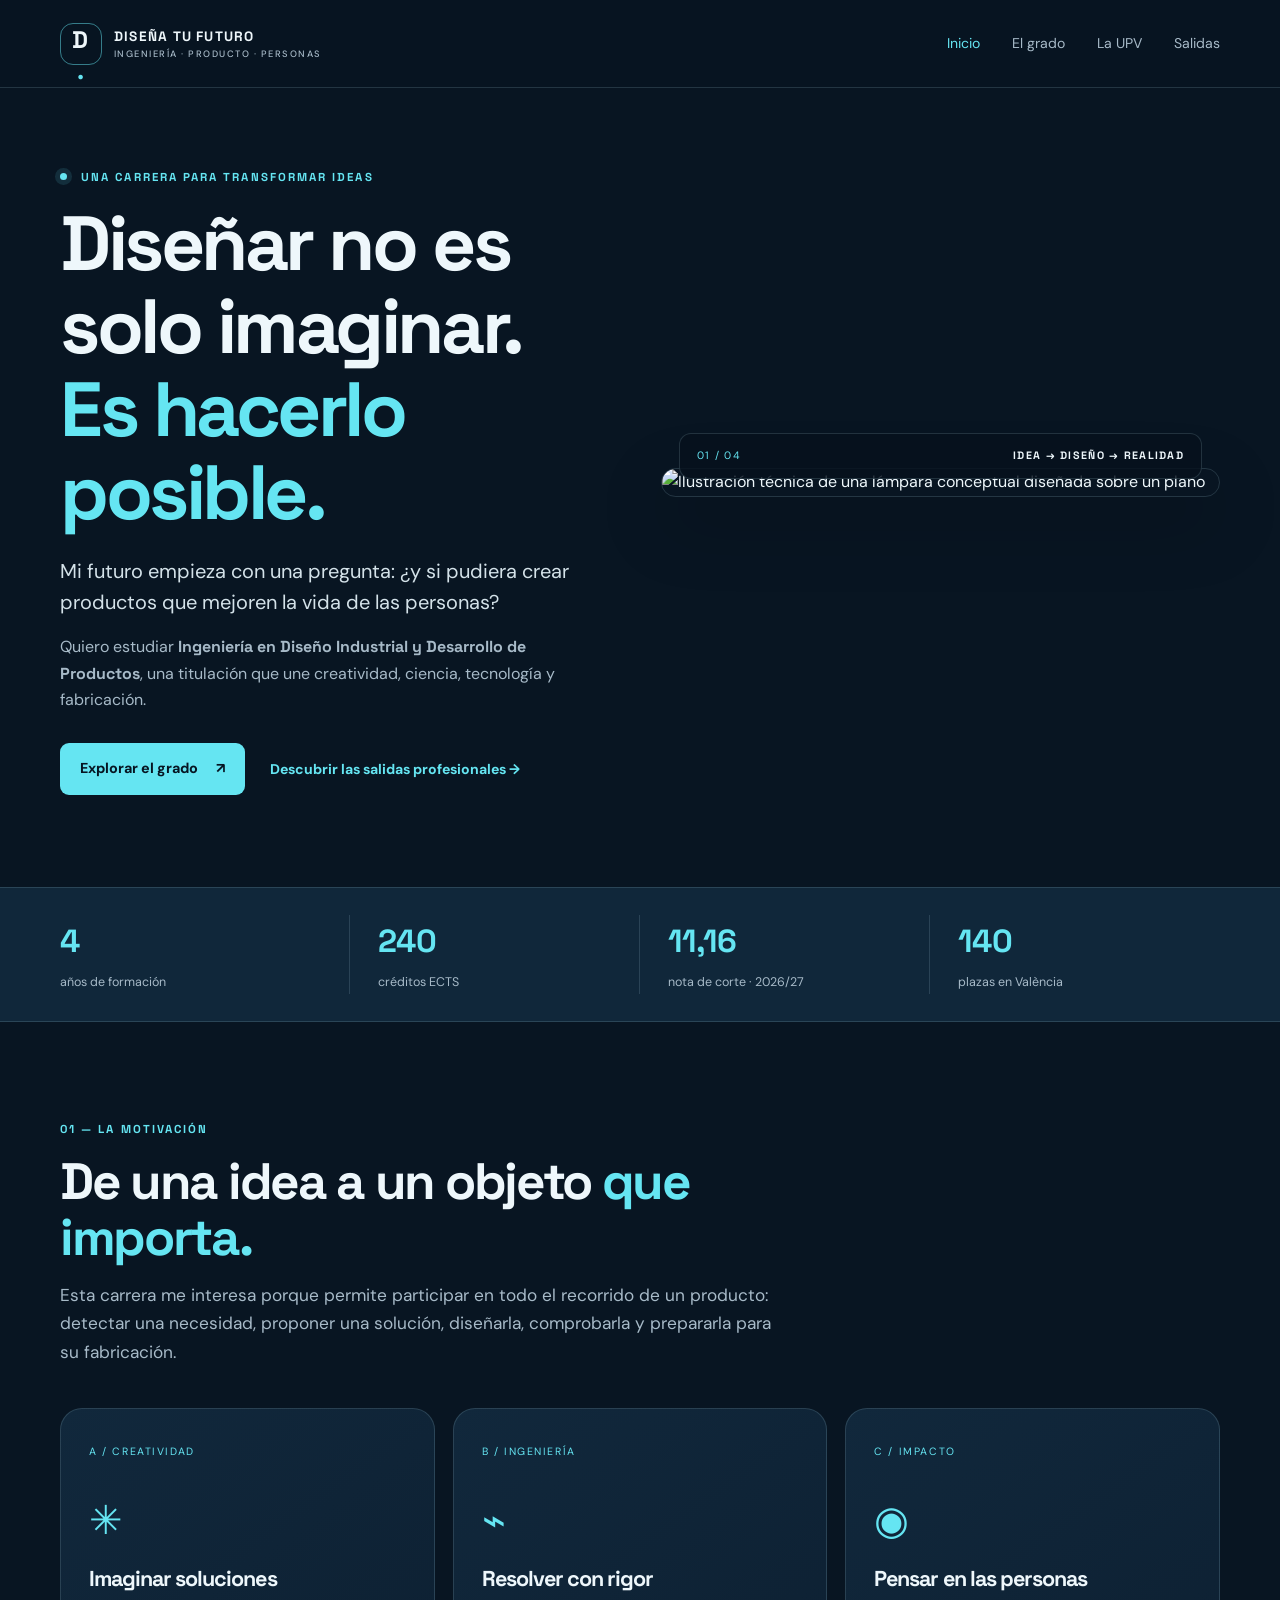
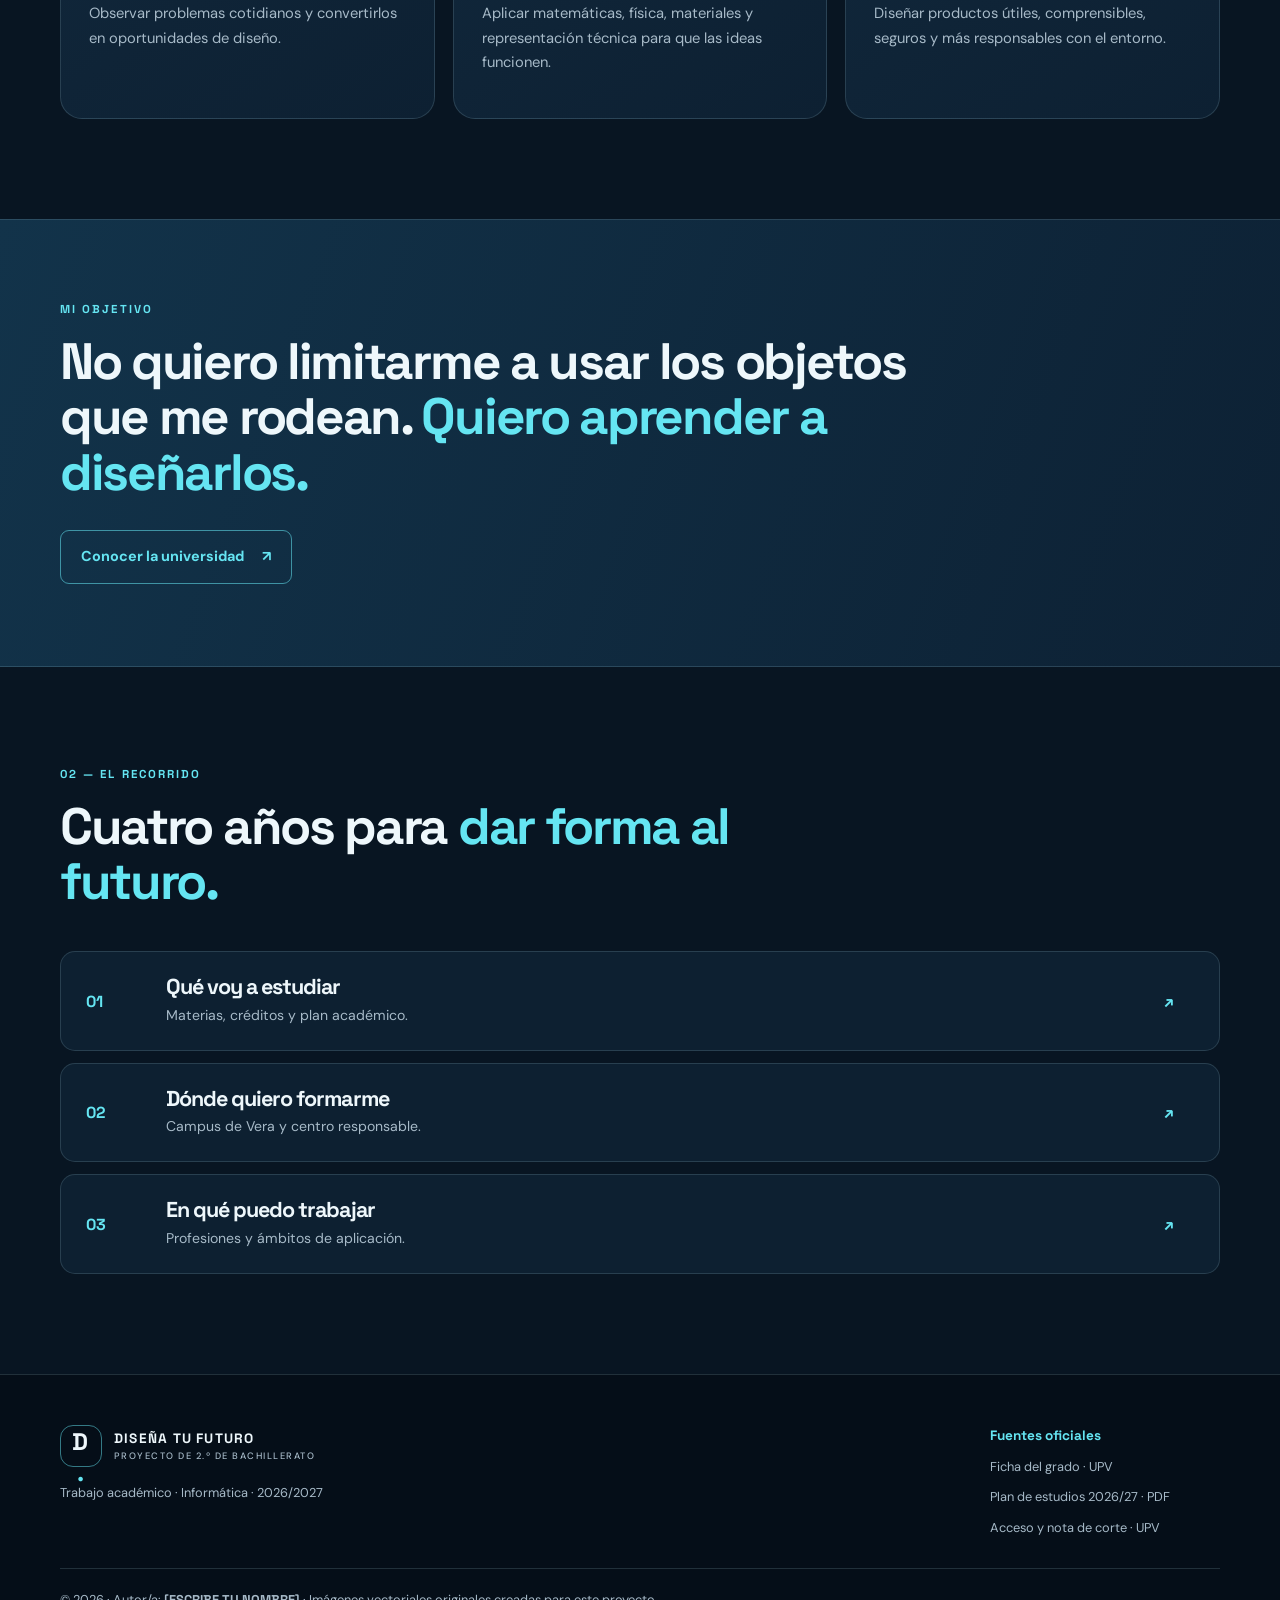
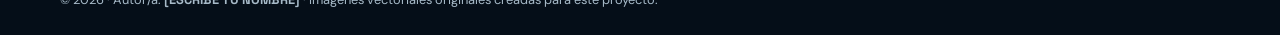
==== index.html @ 5c31ac6c "Add files via upload" ====
<!doctype html>
<html lang="es">
<head>
  <meta charset="utf-8">
  <meta name="viewport" content="width=device-width, initial-scale=1">
  <meta name="theme-color" content="#081522">
  <meta name="description" content="Proyecto académico sobre el Grado en Ingeniería en Diseño Industrial y Desarrollo de Productos de la UPV.">
  <title>Inicio | Diseña tu futuro</title>
  <link rel="preconnect" href="https://fonts.googleapis.com">
  <link rel="preconnect" href="https://fonts.gstatic.com" crossorigin>
  <link href="https://fonts.googleapis.com/css2?family=DM+Sans:wght@400;500;600;700&family=Space+Grotesk:wght@400;500;600;700&display=swap" rel="stylesheet">
  <link rel="stylesheet" href="style.css">
  <script src="script.js" defer></script>
</head>
<body>
<a class="skip-link" href="#contenido">Saltar al contenido</a>
<header class="site-header"><a class="brand" href="index.html" aria-label="Diseña tu futuro, inicio"><span class="brand-mark">D<span>.</span></span><span>DISEÑA TU FUTURO<small>INGENIERÍA · PRODUCTO · PERSONAS</small></span></a>
<button class="menu-toggle" aria-label="Abrir menú" aria-expanded="false" aria-controls="main-nav">☰</button>
<nav id="main-nav" class="nav-links" aria-label="Navegación principal">
<a href="index.html">Inicio</a><a href="estudios.html">El grado</a><a href="centro.html">La UPV</a><a href="salidas.html">Salidas</a>
</nav></header>
<main id="contenido">
<section class="hero container">
 <div class="hero-copy"><p class="eyebrow"><span class="pulse"></span> UNA CARRERA PARA TRANSFORMAR IDEAS</p>
  <h1>Diseñar no es solo imaginar.<br><em>Es hacerlo posible.</em></h1>
  <p class="lead">Mi futuro empieza con una pregunta: ¿y si pudiera crear productos que mejoren la vida de las personas?</p>
  <p>Quiero estudiar <strong>Ingeniería en Diseño Industrial y Desarrollo de Productos</strong>, una titulación que une creatividad, ciencia, tecnología y fabricación.</p>
  <div class="hero-actions"><a class="button button-primary" href="estudios.html">Explorar el grado <span>↗</span></a><a class="text-link" href="salidas.html">Descubrir las salidas profesionales →</a></div>
 </div>
 <div class="hero-visual"><img src="img/portada.svg" alt="Ilustración técnica de una lámpara conceptual diseñada sobre un plano"><div class="visual-tag"><span>01 / 04</span><strong>IDEA → DISEÑO → REALIDAD</strong></div></div>
</section>
<section class="stats-band"><div class="container stats-grid"><div><strong>4</strong><span>años de formación</span></div><div><strong>240</strong><span>créditos ECTS</span></div><div><strong>11,16</strong><span>nota de corte · 2026/27</span></div><div><strong>140</strong><span>plazas en València</span></div></div></section>
<section class="section container"><div class="section-heading"><p class="eyebrow">01 — LA MOTIVACIÓN</p><h2>De una idea a un objeto <em>que importa.</em></h2><p class="section-intro">Esta carrera me interesa porque permite participar en todo el recorrido de un producto: detectar una necesidad, proponer una solución, diseñarla, comprobarla y prepararla para su fabricación.</p></div>
 <div class="feature-grid"><article class="feature-card"><span class="card-index">A / CREATIVIDAD</span><div class="feature-icon">✳</div><h3>Imaginar soluciones</h3><p>Observar problemas cotidianos y convertirlos en oportunidades de diseño.</p></article><article class="feature-card"><span class="card-index">B / INGENIERÍA</span><div class="feature-icon">⌁</div><h3>Resolver con rigor</h3><p>Aplicar matemáticas, física, materiales y representación técnica para que las ideas funcionen.</p></article><article class="feature-card"><span class="card-index">C / IMPACTO</span><div class="feature-icon">◉</div><h3>Pensar en las personas</h3><p>Diseñar productos útiles, comprensibles, seguros y más responsables con el entorno.</p></article></div>
</section>
<section class="quote-section"><div class="container quote-inner"><p class="eyebrow">MI OBJETIVO</p><h2>No quiero limitarme a usar los objetos que me rodean. <em>Quiero aprender a diseñarlos.</em></h2><a class="button button-outline" href="centro.html">Conocer la universidad <span>↗</span></a></div></section>
<section class="section container"><div class="section-heading"><p class="eyebrow">02 — EL RECORRIDO</p><h2>Cuatro años para <em>dar forma al futuro.</em></h2></div><div class="path-grid"><a href="estudios.html" class="path-card"><span>01</span><div><h3>Qué voy a estudiar</h3><p>Materias, créditos y plan académico.</p></div><b>↗</b></a><a href="centro.html" class="path-card"><span>02</span><div><h3>Dónde quiero formarme</h3><p>Campus de Vera y centro responsable.</p></div><b>↗</b></a><a href="salidas.html" class="path-card"><span>03</span><div><h3>En qué puedo trabajar</h3><p>Profesiones y ámbitos de aplicación.</p></div><b>↗</b></a></div></section>
</main><footer class="site-footer"><div><a class="brand footer-brand" href="index.html"><span class="brand-mark">D<span>.</span></span><span>DISEÑA TU FUTURO<small>PROYECTO DE 2.º DE BACHILLERATO</small></span></a><p>Trabajo académico · Informática · 2026/2027</p></div><div class="footer-links"><strong>Fuentes oficiales</strong><a href="https://www.upv.es/titulaciones/GIDIDP/" target="_blank" rel="noopener">Ficha del grado · UPV</a><a href="https://www.upv.es/entidades/etsiadi/wp-content/uploads/2026/05/142-GIDIDP.pdf" target="_blank" rel="noopener">Plan de estudios 2026/27 · PDF</a><a href="https://www.upv.es/entidades/etsit/acceso-a-la-universidad/" target="_blank" rel="noopener">Acceso y nota de corte · UPV</a></div><p class="copyright">© <span data-year>2026</span> · Autor/a: <strong>[ESCRIBE TU NOMBRE]</strong> · Imágenes vectoriales originales creadas para este proyecto.</p></footer>
</body></html>
---- style.css ----
:root{--bg:#081522;--panel:#102337;--panel2:#132b40;--ink:#eef7fb;--muted:#a7bac8;--cyan:#65e5f2;--cyan2:#16b9d0;--line:rgba(180,220,235,.16);--white:#f4f8fa;--dark:#081522;--radius:22px;--shadow:0 24px 70px rgba(0,0,0,.24)}
*{box-sizing:border-box}html{scroll-behavior:smooth}body{margin:0;background:var(--bg);color:var(--ink);font-family:"DM Sans",Arial,sans-serif;line-height:1.65}a{color:inherit;text-decoration:none}img{display:block;max-width:100%}p{color:var(--muted);margin:0 0 1rem}h1,h2,h3,strong{font-family:"Space Grotesk","DM Sans",sans-serif}h1,h2,h3{line-height:1.08;letter-spacing:-.045em}h1{font-size:clamp(3rem,6vw,5.8rem);margin:.4rem 0 1.4rem}h2{font-size:clamp(2.1rem,4vw,3.6rem);margin:.45rem 0 1rem}h3{font-size:1.35rem;margin:.4rem 0 .7rem}em{font-style:normal;color:var(--cyan)}.container{width:min(1160px,calc(100% - 48px));margin-inline:auto}.skip-link{position:absolute;left:-999px;top:10px;background:var(--cyan);color:var(--dark);padding:10px;z-index:100}.skip-link:focus{left:10px}
.site-header{height:88px;padding:0 max(24px,calc((100% - 1160px)/2));display:flex;align-items:center;justify-content:space-between;border-bottom:1px solid var(--line);background:rgba(8,21,34,.92);backdrop-filter:blur(18px);position:sticky;top:0;z-index:20}.brand{display:flex;align-items:center;gap:12px;font:700 .85rem "Space Grotesk";letter-spacing:.09em}.brand small{display:block;font:500 .58rem "DM Sans";letter-spacing:.16em;color:var(--muted);margin-top:3px}.brand-mark{width:42px;height:42px;border:1px solid rgba(101,229,242,.5);display:grid;place-items:center;border-radius:13px;font:700 1.5rem "Space Grotesk";color:var(--ink)}.brand-mark span{color:var(--cyan)}.nav-links{display:flex;align-items:center;gap:32px}.nav-links a{font-size:.88rem;color:var(--muted);transition:.2s}.nav-links a:hover,.nav-links a.active{color:var(--cyan)}.menu-toggle{display:none;background:none;color:var(--ink);border:1px solid var(--line);border-radius:10px;padding:8px 12px;font-size:1.2rem}
.hero{display:grid;grid-template-columns:1fr 1.03fr;align-items:center;gap:58px;padding-block:82px 92px;min-height:610px}.eyebrow{font:700 .72rem "Space Grotesk";letter-spacing:.18em;color:var(--cyan);text-transform:uppercase;margin:0 0 18px}.pulse{display:inline-block;width:7px;height:7px;background:var(--cyan);border-radius:50%;margin:0 9px 1px 0;box-shadow:0 0 0 5px rgba(101,229,242,.12)}.lead{font-size:1.25rem;line-height:1.55;color:#d4e2e9;max-width:620px}.hero-copy>p:not(.eyebrow):not(.lead){max-width:550px}.hero-visual{position:relative}.hero-visual img,.page-hero img{width:100%;border-radius:var(--radius);box-shadow:var(--shadow);border:1px solid var(--line)}.visual-tag{position:absolute;bottom:18px;left:18px;right:18px;display:flex;justify-content:space-between;background:rgba(7,17,29,.83);padding:13px 17px;border:1px solid var(--line);border-radius:12px;font-size:.67rem;letter-spacing:.12em}.visual-tag span{color:var(--cyan)}.hero-actions{display:flex;align-items:center;gap:25px;flex-wrap:wrap;margin-top:30px}.button{display:inline-flex;align-items:center;justify-content:center;gap:18px;padding:14px 20px;border-radius:9px;font-weight:700;font-size:.9rem;transition:transform .2s,background .2s}.button:hover{transform:translateY(-3px)}.button-primary{background:var(--cyan);color:#061522}.button-primary:hover{background:#a0f5fb}.button-outline{border:1px solid rgba(101,229,242,.55);color:var(--cyan)}.text-link{font-size:.88rem;font-weight:700;color:var(--cyan)}.stats-band{background:#10273a;border-block:1px solid var(--line)}.stats-grid{display:grid;grid-template-columns:repeat(4,1fr);padding-block:27px}.stats-grid div{padding:0 28px;border-right:1px solid var(--line)}.stats-grid div:first-child{padding-left:0}.stats-grid div:last-child{border:0}.stats-grid strong{display:block;font-size:2rem;color:var(--cyan)}.stats-grid span{font-size:.78rem;color:var(--muted)}
.section{padding-block:100px}.section-heading{max-width:760px;margin-bottom:42px}.section-intro{font-size:1.08rem;max-width:720px}.feature-grid{display:grid;grid-template-columns:repeat(3,1fr);gap:18px}.feature-card,.career-card{background:linear-gradient(145deg,#11283c,#0d2032);border:1px solid var(--line);border-radius:var(--radius);padding:28px;min-height:240px;transition:transform .25s,border-color .25s}.feature-card:hover,.career-card:hover{transform:translateY(-5px);border-color:rgba(101,229,242,.5)}.card-index{font-size:.66rem;letter-spacing:.15em;color:var(--cyan)}.feature-icon{font-size:2.5rem;color:var(--cyan);margin:23px 0 14px}.feature-card p,.career-card p{font-size:.92rem}.quote-section{background:linear-gradient(110deg,#12334a,#0d2134);border-block:1px solid var(--line)}.quote-inner{padding-block:82px}.quote-inner h2{max-width:900px;margin-bottom:30px}.path-grid{display:grid;gap:12px}.path-card{display:grid;grid-template-columns:60px 1fr 30px;align-items:center;gap:20px;padding:23px 25px;border:1px solid var(--line);border-radius:15px;background:#0d2031;transition:.2s}.path-card:hover{border-color:var(--cyan);transform:translateX(4px)}.path-card>span,.path-card>b{color:var(--cyan);font:700 1rem "Space Grotesk"}.path-card h3{margin:0 0 5px}.path-card p{margin:0;font-size:.88rem}
.page-hero{display:grid;grid-template-columns:1fr .92fr;gap:60px;align-items:center;padding-block:78px 65px}.page-hero h1{font-size:clamp(2.8rem,5.5vw,5rem)}.page-hero img{max-height:390px;object-fit:cover}.section-muted{background:#0c1d2c;border-block:1px solid var(--line)}.credit-layout{display:grid;grid-template-columns:.75fr 1.25fr;gap:35px;background:#10263a;padding:35px;border:1px solid var(--line);border-radius:var(--radius)}.credit-total{background:#0a1928;border-radius:16px;padding:28px;display:flex;flex-direction:column;justify-content:center}.credit-total strong{font-size:5rem;line-height:1;color:var(--cyan)}.credit-total span{font-size:.7rem;letter-spacing:.18em;color:var(--muted);margin-top:12px}.credit-total p{margin:20px 0 0}.credit-list{display:grid;gap:22px;align-content:center}.credit-list div{display:grid;grid-template-columns:1fr auto;gap:8px;font-size:.9rem}.credit-list b{color:var(--cyan)}.credit-list i{grid-column:1/-1;height:7px;border-radius:20px;background:linear-gradient(90deg,var(--cyan2) var(--w),#284357 var(--w))}.small-note{font-size:.78rem;margin-top:17px;color:#90a8b8}.table-wrap{overflow-x:auto;border:1px solid var(--line);border-radius:16px}table{width:100%;border-collapse:collapse;min-width:620px;background:#0d2031}th,td{text-align:left;padding:17px 20px;border-bottom:1px solid var(--line)}th{font-size:.72rem;text-transform:uppercase;letter-spacing:.12em;color:var(--cyan);background:#132b40}td{font-size:.9rem;color:#c5d4dd}tbody tr:last-child td{border:0}tbody tr:hover{background:#132b40}.steps-grid{display:grid;grid-template-columns:repeat(4,1fr);gap:15px}.steps-grid article{border-top:2px solid var(--cyan);padding:20px 15px 15px 0}.steps-grid span,.career-card>span{color:var(--cyan);font:700 .8rem "Space Grotesk"}.steps-grid p{font-size:.88rem}
.opinion-section{padding-block:70px 95px}.opinion-placeholder{border:1px dashed rgba(101,229,242,.55);background:rgba(101,229,242,.05);padding:24px;border-radius:14px}.opinion-placeholder strong{color:#a5f3fc}.opinion-placeholder p{margin:10px 0 0}
.campus-facts{display:grid;grid-template-columns:repeat(3,1fr);gap:14px}.fact{display:flex;gap:15px;padding:22px;background:#10263a;border:1px solid var(--line);border-radius:15px}.fact-icon{font-size:1.8rem;color:var(--cyan)}.fact small{display:block;color:var(--cyan);font-size:.65rem;letter-spacing:.13em}.fact strong{display:block;margin:6px 0;font-size:1rem}.fact p{font-size:.8rem;margin:0}.map-panel{margin-top:25px;display:grid;grid-template-columns:1fr .85fr;gap:30px;padding:35px;border:1px solid var(--line);border-radius:var(--radius);background:#10263a;align-items:center}.map-panel p{max-width:500px}.map-art{height:230px;border-radius:14px;position:relative;overflow:hidden;background:linear-gradient(135deg,#153b4c,#0d2438);background-image:linear-gradient(30deg,transparent 48%,rgba(101,229,242,.16) 49%,rgba(101,229,242,.16) 51%,transparent 52%),linear-gradient(120deg,transparent 48%,rgba(101,229,242,.13) 49%,rgba(101,229,242,.13) 51%,transparent 52%);background-size:70px 70px}.map-art:before,.map-art:after{content:"";position:absolute;border:1px solid rgba(101,229,242,.35);border-radius:50%;width:220px;height:220px;left:20%;top:0}.map-art:after{width:130px;height:130px;left:48%;top:22%}.map-pin{position:absolute;left:50%;top:43%;color:var(--cyan);font-size:2rem;z-index:2}.map-label{position:absolute;left:calc(50% + 22px);top:49%;font-size:.7rem;letter-spacing:.12em}.career-grid{display:grid;grid-template-columns:repeat(3,1fr);gap:16px}.career-card{min-height:205px}.career-card h3{margin-top:22px}.cutoff-panel{display:grid;grid-template-columns:.65fr 1.35fr;gap:35px;background:#10263a;border:1px solid var(--line);border-radius:var(--radius);padding:35px}.cutoff-number{background:#0a1928;border-radius:16px;padding:27px;display:flex;flex-direction:column;justify-content:center}.cutoff-number span,.cutoff-number small{font-size:.68rem;letter-spacing:.14em;color:var(--muted)}.cutoff-number strong{font-size:5rem;color:var(--cyan);line-height:1.2}.cutoff-info h3{font-size:1.6rem}.cutoff-info p{font-size:.93rem}.notice{margin-top:18px;padding:16px 20px;background:rgba(245,190,90,.08);border-left:3px solid #f1c477;color:#d7c6a5;font-size:.88rem}.source-list{border-top:1px solid var(--line)}.source-list>a{display:grid;grid-template-columns:55px 1fr 30px;gap:20px;align-items:center;padding:20px 10px;border-bottom:1px solid var(--line);transition:.2s}.source-list>a:hover{background:#10263a}.source-list>a>span,.source-list>a>b{color:var(--cyan)}.source-list strong,.source-list small{display:block}.source-list small{font-size:.82rem;color:var(--muted);margin-top:4px}
.site-footer{padding:50px max(24px,calc((100% - 1160px)/2)) 25px;background:#050e18;border-top:1px solid var(--line);display:grid;grid-template-columns:1fr 1fr;gap:30px}.footer-brand{width:max-content}.site-footer p{font-size:.8rem;margin-top:15px}.footer-links{display:grid;gap:9px;justify-self:end;min-width:230px}.footer-links strong{font-size:.85rem;color:var(--cyan)}.footer-links a{font-size:.8rem;color:var(--muted)}.footer-links a:hover{color:var(--cyan)}.copyright{grid-column:1/-1;border-top:1px solid var(--line);padding-top:20px;margin:0!important}
@media(max-width:850px){.hero,.page-hero{grid-template-columns:1fr;gap:35px;padding-block:55px}.hero{min-height:0}.hero-visual{max-width:650px}.page-hero img{max-height:330px}.feature-grid,.career-grid{grid-template-columns:repeat(2,1fr)}.steps-grid{grid-template-columns:repeat(2,1fr)}.campus-facts{grid-template-columns:1fr}.credit-layout,.cutoff-panel{grid-template-columns:1fr}.site-header{height:76px}.menu-toggle{display:block}.nav-links{display:none;position:absolute;top:75px;left:0;right:0;padding:18px 24px 24px;background:#081522;border-bottom:1px solid var(--line);flex-direction:column;align-items:flex-start;gap:18px}.nav-links.open{display:flex}.stats-grid div{padding-inline:16px}.stats-grid strong{font-size:1.6rem}}
@media(max-width:560px){.container{width:min(100% - 34px,1160px)}h1{font-size:3rem}.section{padding-block:70px}.feature-grid,.career-grid,.steps-grid{grid-template-columns:1fr}.stats-grid{grid-template-columns:repeat(2,1fr);gap:20px}.stats-grid div:nth-child(2){border:0}.stats-grid div:nth-child(3){padding-left:0}.stats-grid div{padding-inline:12px}.hero-actions{align-items:flex-start;flex-direction:column;gap:17px}.path-card{grid-template-columns:35px 1fr 20px;padding:18px 15px}.map-panel{grid-template-columns:1fr;padding:23px}.site-footer{grid-template-columns:1fr;padding-inline:24px}.footer-links{justify-self:start}.copyright{grid-column:auto}.credit-layout,.cutoff-panel{padding:18px}.credit-total strong,.cutoff-number strong{font-size:4rem}.visual-tag{font-size:.55rem}.page-hero{padding-top:48px}}
@media(prefers-reduced-motion:reduce){html{scroll-behavior:auto}*,*:before,*:after{transition:none!important}}

.credit-list .bar-25{--w:25%}.credit-list .bar-50{--w:50%}.credit-list .bar-20{--w:20%}.credit-list .bar-5{--w:5%}
.skill-list{margin:22px 0 0;padding:0;list-style:none;display:grid;gap:12px;max-width:780px}
.skill-list li{padding:15px 18px 15px 42px;background:#10263a;border:1px solid var(--line);border-radius:12px;color:var(--muted);position:relative}
.skill-list li:before{content:"↗";position:absolute;left:17px;color:var(--cyan);font-weight:700}
.skill-list strong{color:var(--ink)}
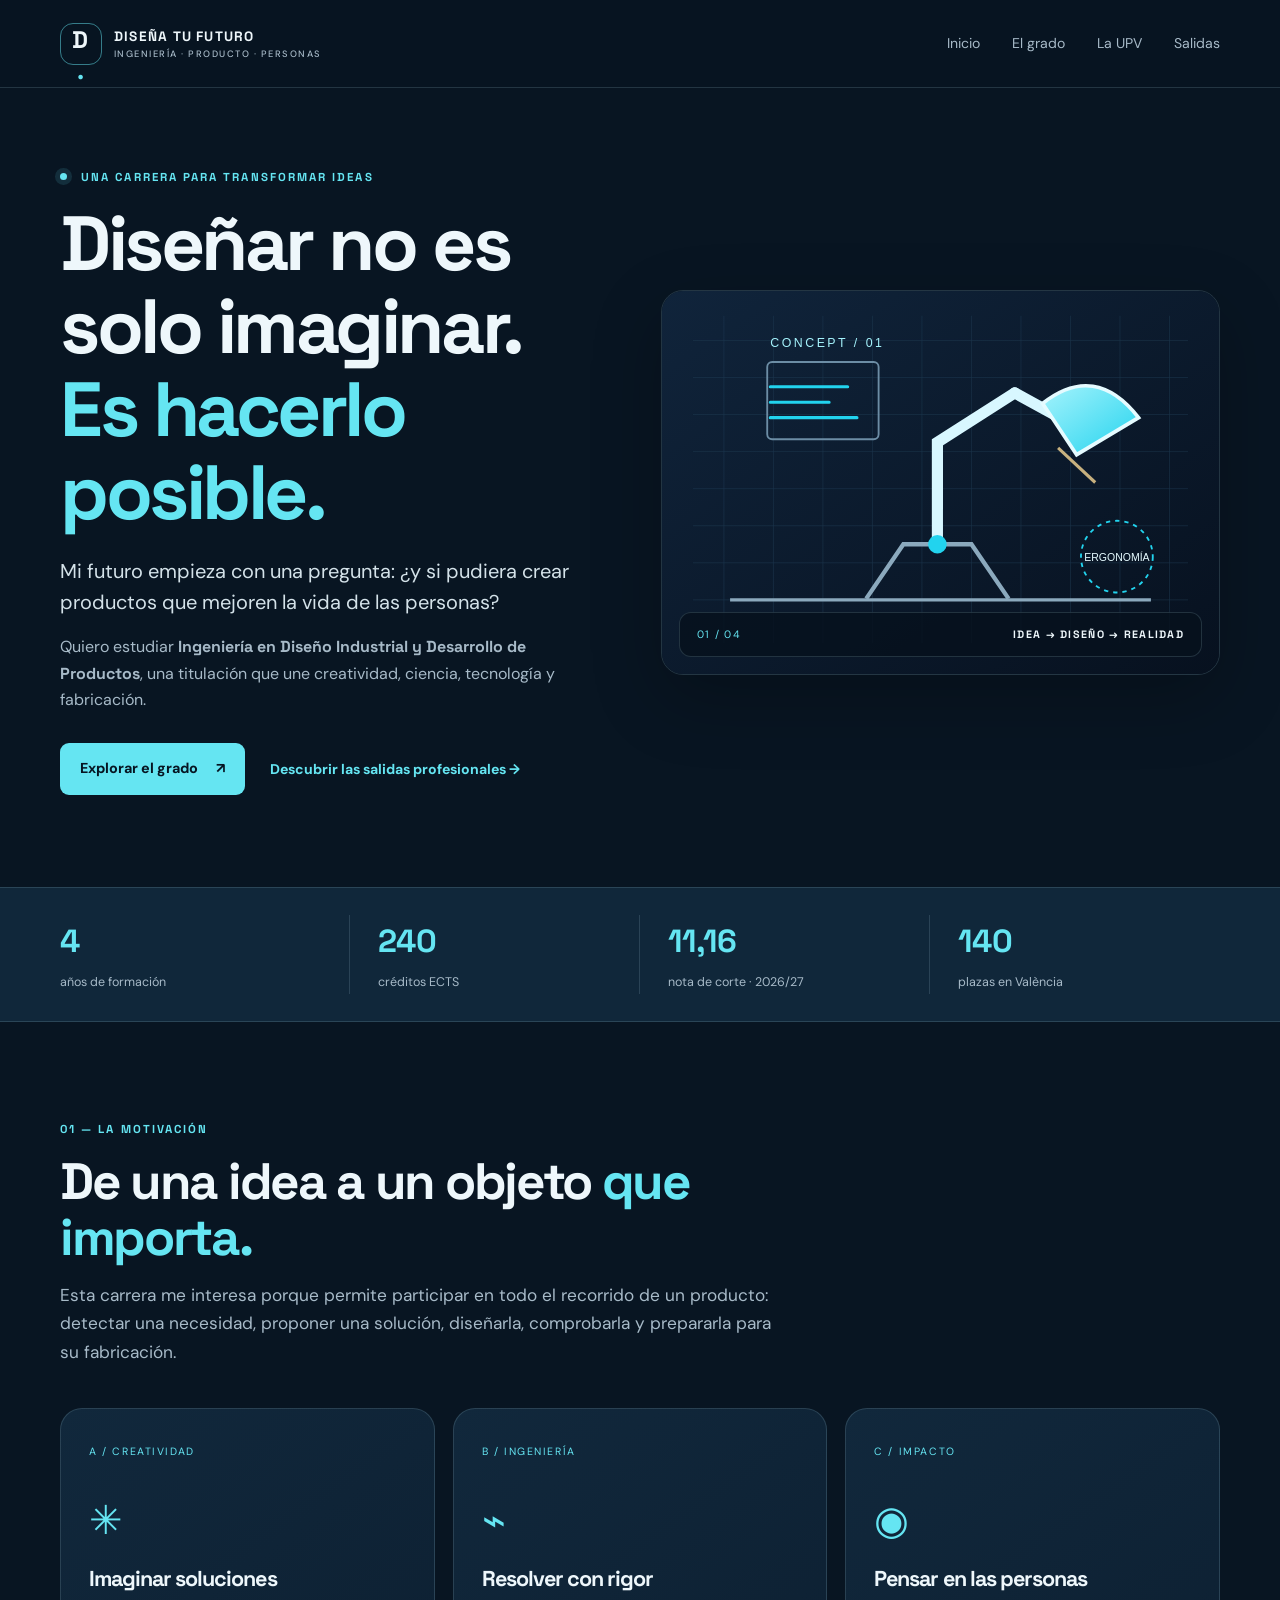
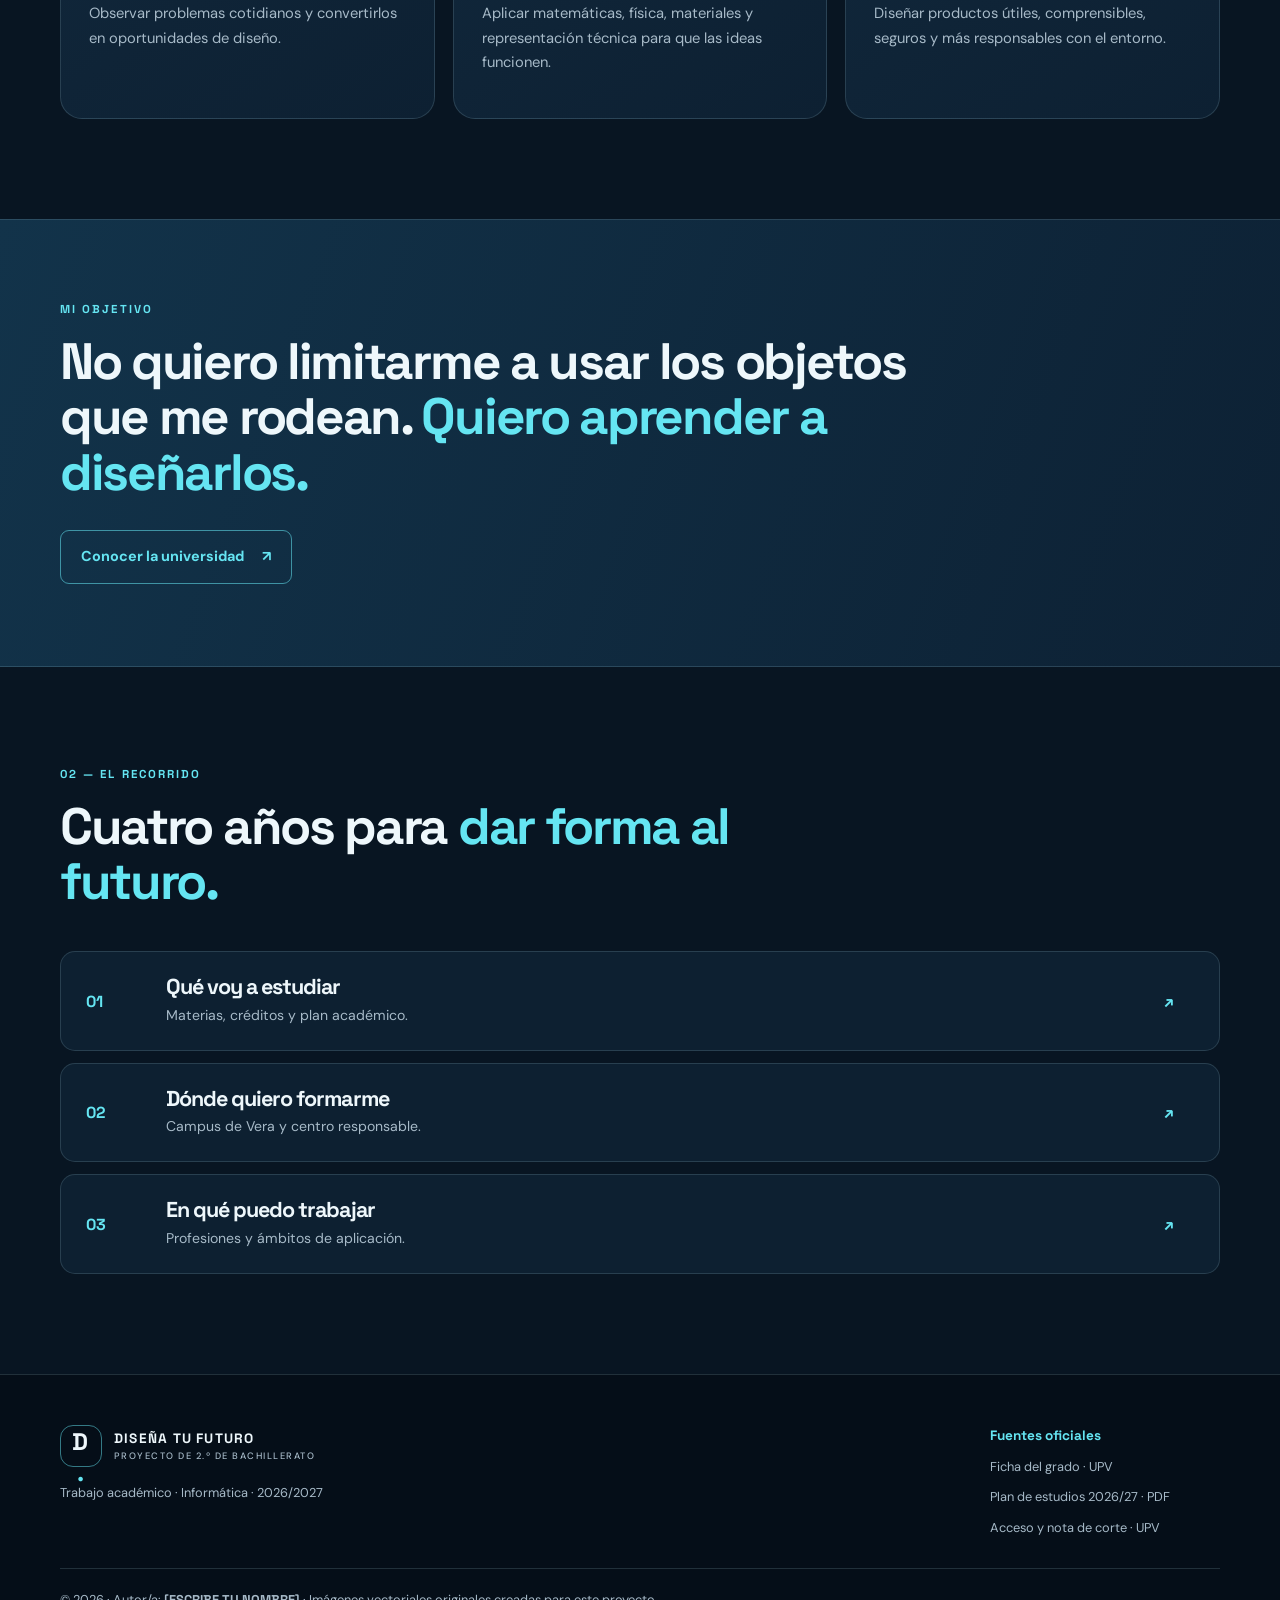
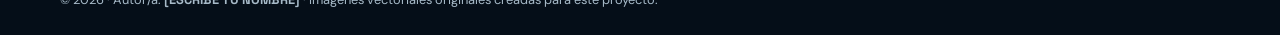
==== commit a13a5815: "Add files via upload" ====
--- a/index.html
+++ b/index.html
@@ -10,12 +10,12 @@
   <link rel="preconnect" href="https://fonts.gstatic.com" crossorigin>
   <link href="https://fonts.googleapis.com/css2?family=DM+Sans:wght@400;500;600;700&family=Space+Grotesk:wght@400;500;600;700&display=swap" rel="stylesheet">
   <link rel="stylesheet" href="style.css">
-  <script src="script.js" defer></script>
 </head>
 <body>
 <a class="skip-link" href="#contenido">Saltar al contenido</a>
 <header class="site-header"><a class="brand" href="index.html" aria-label="Diseña tu futuro, inicio"><span class="brand-mark">D<span>.</span></span><span>DISEÑA TU FUTURO<small>INGENIERÍA · PRODUCTO · PERSONAS</small></span></a>
-<button class="menu-toggle" aria-label="Abrir menú" aria-expanded="false" aria-controls="main-nav">☰</button>
+<input class="menu-check" type="checkbox" id="menu-toggle" aria-label="Mostrar navegación">
+<label class="menu-toggle" for="menu-toggle" aria-label="Abrir o cerrar menú">☰</label>
 <nav id="main-nav" class="nav-links" aria-label="Navegación principal">
 <a href="index.html">Inicio</a><a href="estudios.html">El grado</a><a href="centro.html">La UPV</a><a href="salidas.html">Salidas</a>
 </nav></header>
--- a/style.css
+++ b/style.css
@@ -1,14 +1,14 @@
 
 :root{--bg:#081522;--panel:#102337;--panel2:#132b40;--ink:#eef7fb;--muted:#a7bac8;--cyan:#65e5f2;--cyan2:#16b9d0;--line:rgba(180,220,235,.16);--white:#f4f8fa;--dark:#081522;--radius:22px;--shadow:0 24px 70px rgba(0,0,0,.24)}
 *{box-sizing:border-box}html{scroll-behavior:smooth}body{margin:0;background:var(--bg);color:var(--ink);font-family:"DM Sans",Arial,sans-serif;line-height:1.65}a{color:inherit;text-decoration:none}img{display:block;max-width:100%}p{color:var(--muted);margin:0 0 1rem}h1,h2,h3,strong{font-family:"Space Grotesk","DM Sans",sans-serif}h1,h2,h3{line-height:1.08;letter-spacing:-.045em}h1{font-size:clamp(3rem,6vw,5.8rem);margin:.4rem 0 1.4rem}h2{font-size:clamp(2.1rem,4vw,3.6rem);margin:.45rem 0 1rem}h3{font-size:1.35rem;margin:.4rem 0 .7rem}em{font-style:normal;color:var(--cyan)}.container{width:min(1160px,calc(100% - 48px));margin-inline:auto}.skip-link{position:absolute;left:-999px;top:10px;background:var(--cyan);color:var(--dark);padding:10px;z-index:100}.skip-link:focus{left:10px}
-.site-header{height:88px;padding:0 max(24px,calc((100% - 1160px)/2));display:flex;align-items:center;justify-content:space-between;border-bottom:1px solid var(--line);background:rgba(8,21,34,.92);backdrop-filter:blur(18px);position:sticky;top:0;z-index:20}.brand{display:flex;align-items:center;gap:12px;font:700 .85rem "Space Grotesk";letter-spacing:.09em}.brand small{display:block;font:500 .58rem "DM Sans";letter-spacing:.16em;color:var(--muted);margin-top:3px}.brand-mark{width:42px;height:42px;border:1px solid rgba(101,229,242,.5);display:grid;place-items:center;border-radius:13px;font:700 1.5rem "Space Grotesk";color:var(--ink)}.brand-mark span{color:var(--cyan)}.nav-links{display:flex;align-items:center;gap:32px}.nav-links a{font-size:.88rem;color:var(--muted);transition:.2s}.nav-links a:hover,.nav-links a.active{color:var(--cyan)}.menu-toggle{display:none;background:none;color:var(--ink);border:1px solid var(--line);border-radius:10px;padding:8px 12px;font-size:1.2rem}
+.site-header{height:88px;padding:0 max(24px,calc((100% - 1160px)/2));display:flex;align-items:center;justify-content:space-between;border-bottom:1px solid var(--line);background:rgba(8,21,34,.92);backdrop-filter:blur(18px);position:sticky;top:0;z-index:20}.brand{display:flex;align-items:center;gap:12px;font:700 .85rem "Space Grotesk";letter-spacing:.09em}.brand small{display:block;font:500 .58rem "DM Sans";letter-spacing:.16em;color:var(--muted);margin-top:3px}.brand-mark{width:42px;height:42px;border:1px solid rgba(101,229,242,.5);display:grid;place-items:center;border-radius:13px;font:700 1.5rem "Space Grotesk";color:var(--ink)}.brand-mark span{color:var(--cyan)}.nav-links{display:flex;align-items:center;gap:32px}.nav-links a{font-size:.88rem;color:var(--muted);transition:.2s}.nav-links a:hover,.nav-links a.active{color:var(--cyan)}.menu-toggle{display:none;background:none;color:var(--ink);border:1px solid var(--line);border-radius:10px;padding:8px 12px;font-size:1.2rem;cursor:pointer}.menu-check{position:absolute;width:1px;height:1px;opacity:0;pointer-events:none}
 .hero{display:grid;grid-template-columns:1fr 1.03fr;align-items:center;gap:58px;padding-block:82px 92px;min-height:610px}.eyebrow{font:700 .72rem "Space Grotesk";letter-spacing:.18em;color:var(--cyan);text-transform:uppercase;margin:0 0 18px}.pulse{display:inline-block;width:7px;height:7px;background:var(--cyan);border-radius:50%;margin:0 9px 1px 0;box-shadow:0 0 0 5px rgba(101,229,242,.12)}.lead{font-size:1.25rem;line-height:1.55;color:#d4e2e9;max-width:620px}.hero-copy>p:not(.eyebrow):not(.lead){max-width:550px}.hero-visual{position:relative}.hero-visual img,.page-hero img{width:100%;border-radius:var(--radius);box-shadow:var(--shadow);border:1px solid var(--line)}.visual-tag{position:absolute;bottom:18px;left:18px;right:18px;display:flex;justify-content:space-between;background:rgba(7,17,29,.83);padding:13px 17px;border:1px solid var(--line);border-radius:12px;font-size:.67rem;letter-spacing:.12em}.visual-tag span{color:var(--cyan)}.hero-actions{display:flex;align-items:center;gap:25px;flex-wrap:wrap;margin-top:30px}.button{display:inline-flex;align-items:center;justify-content:center;gap:18px;padding:14px 20px;border-radius:9px;font-weight:700;font-size:.9rem;transition:transform .2s,background .2s}.button:hover{transform:translateY(-3px)}.button-primary{background:var(--cyan);color:#061522}.button-primary:hover{background:#a0f5fb}.button-outline{border:1px solid rgba(101,229,242,.55);color:var(--cyan)}.text-link{font-size:.88rem;font-weight:700;color:var(--cyan)}.stats-band{background:#10273a;border-block:1px solid var(--line)}.stats-grid{display:grid;grid-template-columns:repeat(4,1fr);padding-block:27px}.stats-grid div{padding:0 28px;border-right:1px solid var(--line)}.stats-grid div:first-child{padding-left:0}.stats-grid div:last-child{border:0}.stats-grid strong{display:block;font-size:2rem;color:var(--cyan)}.stats-grid span{font-size:.78rem;color:var(--muted)}
 .section{padding-block:100px}.section-heading{max-width:760px;margin-bottom:42px}.section-intro{font-size:1.08rem;max-width:720px}.feature-grid{display:grid;grid-template-columns:repeat(3,1fr);gap:18px}.feature-card,.career-card{background:linear-gradient(145deg,#11283c,#0d2032);border:1px solid var(--line);border-radius:var(--radius);padding:28px;min-height:240px;transition:transform .25s,border-color .25s}.feature-card:hover,.career-card:hover{transform:translateY(-5px);border-color:rgba(101,229,242,.5)}.card-index{font-size:.66rem;letter-spacing:.15em;color:var(--cyan)}.feature-icon{font-size:2.5rem;color:var(--cyan);margin:23px 0 14px}.feature-card p,.career-card p{font-size:.92rem}.quote-section{background:linear-gradient(110deg,#12334a,#0d2134);border-block:1px solid var(--line)}.quote-inner{padding-block:82px}.quote-inner h2{max-width:900px;margin-bottom:30px}.path-grid{display:grid;gap:12px}.path-card{display:grid;grid-template-columns:60px 1fr 30px;align-items:center;gap:20px;padding:23px 25px;border:1px solid var(--line);border-radius:15px;background:#0d2031;transition:.2s}.path-card:hover{border-color:var(--cyan);transform:translateX(4px)}.path-card>span,.path-card>b{color:var(--cyan);font:700 1rem "Space Grotesk"}.path-card h3{margin:0 0 5px}.path-card p{margin:0;font-size:.88rem}
 .page-hero{display:grid;grid-template-columns:1fr .92fr;gap:60px;align-items:center;padding-block:78px 65px}.page-hero h1{font-size:clamp(2.8rem,5.5vw,5rem)}.page-hero img{max-height:390px;object-fit:cover}.section-muted{background:#0c1d2c;border-block:1px solid var(--line)}.credit-layout{display:grid;grid-template-columns:.75fr 1.25fr;gap:35px;background:#10263a;padding:35px;border:1px solid var(--line);border-radius:var(--radius)}.credit-total{background:#0a1928;border-radius:16px;padding:28px;display:flex;flex-direction:column;justify-content:center}.credit-total strong{font-size:5rem;line-height:1;color:var(--cyan)}.credit-total span{font-size:.7rem;letter-spacing:.18em;color:var(--muted);margin-top:12px}.credit-total p{margin:20px 0 0}.credit-list{display:grid;gap:22px;align-content:center}.credit-list div{display:grid;grid-template-columns:1fr auto;gap:8px;font-size:.9rem}.credit-list b{color:var(--cyan)}.credit-list i{grid-column:1/-1;height:7px;border-radius:20px;background:linear-gradient(90deg,var(--cyan2) var(--w),#284357 var(--w))}.small-note{font-size:.78rem;margin-top:17px;color:#90a8b8}.table-wrap{overflow-x:auto;border:1px solid var(--line);border-radius:16px}table{width:100%;border-collapse:collapse;min-width:620px;background:#0d2031}th,td{text-align:left;padding:17px 20px;border-bottom:1px solid var(--line)}th{font-size:.72rem;text-transform:uppercase;letter-spacing:.12em;color:var(--cyan);background:#132b40}td{font-size:.9rem;color:#c5d4dd}tbody tr:last-child td{border:0}tbody tr:hover{background:#132b40}.steps-grid{display:grid;grid-template-columns:repeat(4,1fr);gap:15px}.steps-grid article{border-top:2px solid var(--cyan);padding:20px 15px 15px 0}.steps-grid span,.career-card>span{color:var(--cyan);font:700 .8rem "Space Grotesk"}.steps-grid p{font-size:.88rem}
 .opinion-section{padding-block:70px 95px}.opinion-placeholder{border:1px dashed rgba(101,229,242,.55);background:rgba(101,229,242,.05);padding:24px;border-radius:14px}.opinion-placeholder strong{color:#a5f3fc}.opinion-placeholder p{margin:10px 0 0}
 .campus-facts{display:grid;grid-template-columns:repeat(3,1fr);gap:14px}.fact{display:flex;gap:15px;padding:22px;background:#10263a;border:1px solid var(--line);border-radius:15px}.fact-icon{font-size:1.8rem;color:var(--cyan)}.fact small{display:block;color:var(--cyan);font-size:.65rem;letter-spacing:.13em}.fact strong{display:block;margin:6px 0;font-size:1rem}.fact p{font-size:.8rem;margin:0}.map-panel{margin-top:25px;display:grid;grid-template-columns:1fr .85fr;gap:30px;padding:35px;border:1px solid var(--line);border-radius:var(--radius);background:#10263a;align-items:center}.map-panel p{max-width:500px}.map-art{height:230px;border-radius:14px;position:relative;overflow:hidden;background:linear-gradient(135deg,#153b4c,#0d2438);background-image:linear-gradient(30deg,transparent 48%,rgba(101,229,242,.16) 49%,rgba(101,229,242,.16) 51%,transparent 52%),linear-gradient(120deg,transparent 48%,rgba(101,229,242,.13) 49%,rgba(101,229,242,.13) 51%,transparent 52%);background-size:70px 70px}.map-art:before,.map-art:after{content:"";position:absolute;border:1px solid rgba(101,229,242,.35);border-radius:50%;width:220px;height:220px;left:20%;top:0}.map-art:after{width:130px;height:130px;left:48%;top:22%}.map-pin{position:absolute;left:50%;top:43%;color:var(--cyan);font-size:2rem;z-index:2}.map-label{position:absolute;left:calc(50% + 22px);top:49%;font-size:.7rem;letter-spacing:.12em}.career-grid{display:grid;grid-template-columns:repeat(3,1fr);gap:16px}.career-card{min-height:205px}.career-card h3{margin-top:22px}.cutoff-panel{display:grid;grid-template-columns:.65fr 1.35fr;gap:35px;background:#10263a;border:1px solid var(--line);border-radius:var(--radius);padding:35px}.cutoff-number{background:#0a1928;border-radius:16px;padding:27px;display:flex;flex-direction:column;justify-content:center}.cutoff-number span,.cutoff-number small{font-size:.68rem;letter-spacing:.14em;color:var(--muted)}.cutoff-number strong{font-size:5rem;color:var(--cyan);line-height:1.2}.cutoff-info h3{font-size:1.6rem}.cutoff-info p{font-size:.93rem}.notice{margin-top:18px;padding:16px 20px;background:rgba(245,190,90,.08);border-left:3px solid #f1c477;color:#d7c6a5;font-size:.88rem}.source-list{border-top:1px solid var(--line)}.source-list>a{display:grid;grid-template-columns:55px 1fr 30px;gap:20px;align-items:center;padding:20px 10px;border-bottom:1px solid var(--line);transition:.2s}.source-list>a:hover{background:#10263a}.source-list>a>span,.source-list>a>b{color:var(--cyan)}.source-list strong,.source-list small{display:block}.source-list small{font-size:.82rem;color:var(--muted);margin-top:4px}
 .site-footer{padding:50px max(24px,calc((100% - 1160px)/2)) 25px;background:#050e18;border-top:1px solid var(--line);display:grid;grid-template-columns:1fr 1fr;gap:30px}.footer-brand{width:max-content}.site-footer p{font-size:.8rem;margin-top:15px}.footer-links{display:grid;gap:9px;justify-self:end;min-width:230px}.footer-links strong{font-size:.85rem;color:var(--cyan)}.footer-links a{font-size:.8rem;color:var(--muted)}.footer-links a:hover{color:var(--cyan)}.copyright{grid-column:1/-1;border-top:1px solid var(--line);padding-top:20px;margin:0!important}
-@media(max-width:850px){.hero,.page-hero{grid-template-columns:1fr;gap:35px;padding-block:55px}.hero{min-height:0}.hero-visual{max-width:650px}.page-hero img{max-height:330px}.feature-grid,.career-grid{grid-template-columns:repeat(2,1fr)}.steps-grid{grid-template-columns:repeat(2,1fr)}.campus-facts{grid-template-columns:1fr}.credit-layout,.cutoff-panel{grid-template-columns:1fr}.site-header{height:76px}.menu-toggle{display:block}.nav-links{display:none;position:absolute;top:75px;left:0;right:0;padding:18px 24px 24px;background:#081522;border-bottom:1px solid var(--line);flex-direction:column;align-items:flex-start;gap:18px}.nav-links.open{display:flex}.stats-grid div{padding-inline:16px}.stats-grid strong{font-size:1.6rem}}
+@media(max-width:850px){.hero,.page-hero{grid-template-columns:1fr;gap:35px;padding-block:55px}.hero{min-height:0}.hero-visual{max-width:650px}.page-hero img{max-height:330px}.feature-grid,.career-grid{grid-template-columns:repeat(2,1fr)}.steps-grid{grid-template-columns:repeat(2,1fr)}.campus-facts{grid-template-columns:1fr}.credit-layout,.cutoff-panel{grid-template-columns:1fr}.site-header{height:76px}.menu-toggle{display:block}.menu-check:focus-visible+.menu-toggle{outline:2px solid var(--cyan);outline-offset:4px}.nav-links{display:none;position:absolute;top:75px;left:0;right:0;padding:18px 24px 24px;background:#081522;border-bottom:1px solid var(--line);flex-direction:column;align-items:flex-start;gap:18px}.menu-check:checked~.nav-links{display:flex}.stats-grid div{padding-inline:16px}.stats-grid strong{font-size:1.6rem}}
 @media(max-width:560px){.container{width:min(100% - 34px,1160px)}h1{font-size:3rem}.section{padding-block:70px}.feature-grid,.career-grid,.steps-grid{grid-template-columns:1fr}.stats-grid{grid-template-columns:repeat(2,1fr);gap:20px}.stats-grid div:nth-child(2){border:0}.stats-grid div:nth-child(3){padding-left:0}.stats-grid div{padding-inline:12px}.hero-actions{align-items:flex-start;flex-direction:column;gap:17px}.path-card{grid-template-columns:35px 1fr 20px;padding:18px 15px}.map-panel{grid-template-columns:1fr;padding:23px}.site-footer{grid-template-columns:1fr;padding-inline:24px}.footer-links{justify-self:start}.copyright{grid-column:auto}.credit-layout,.cutoff-panel{padding:18px}.credit-total strong,.cutoff-number strong{font-size:4rem}.visual-tag{font-size:.55rem}.page-hero{padding-top:48px}}
 @media(prefers-reduced-motion:reduce){html{scroll-behavior:auto}*,*:before,*:after{transition:none!important}}
 
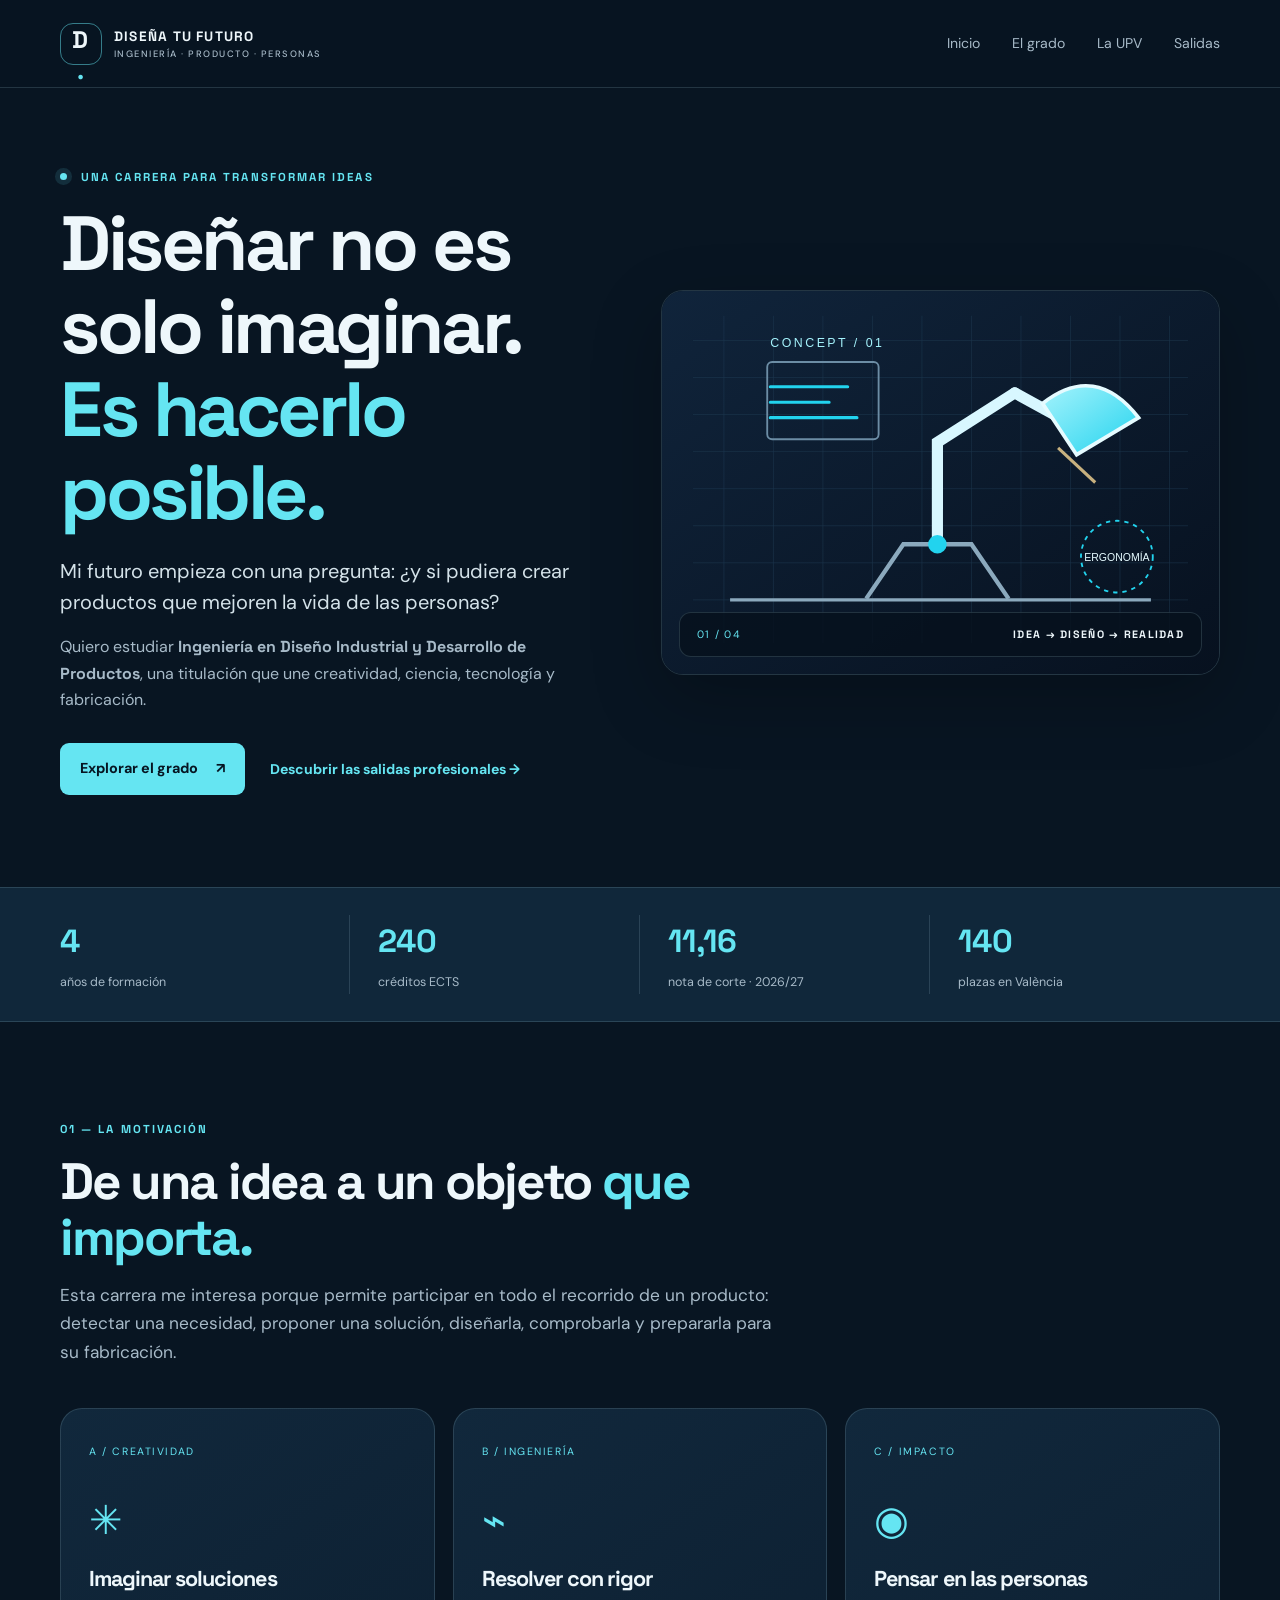
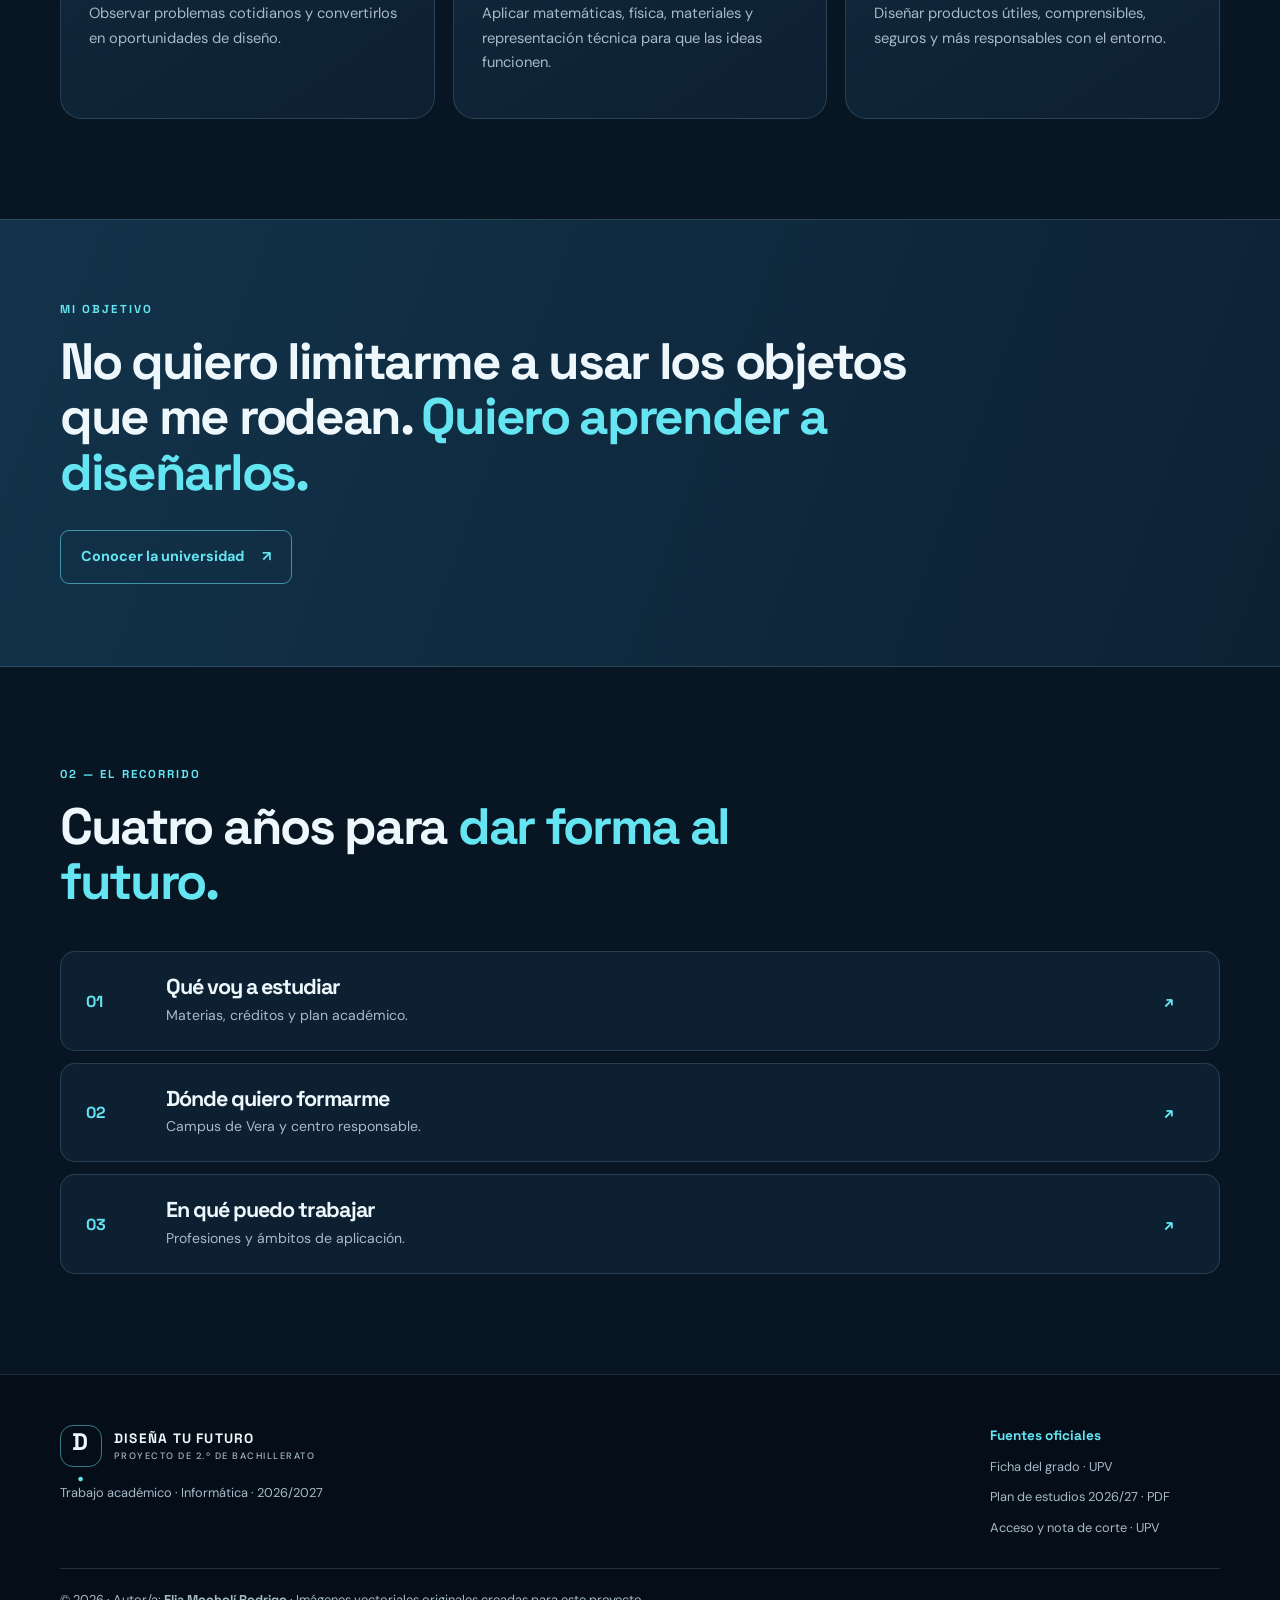
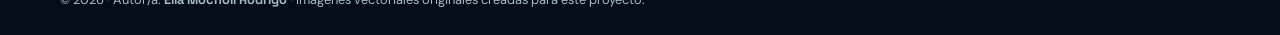
==== commit cf278d4e: "Update index.html" ====
--- a/index.html
+++ b/index.html
@@ -35,5 +35,5 @@
 </section>
 <section class="quote-section"><div class="container quote-inner"><p class="eyebrow">MI OBJETIVO</p><h2>No quiero limitarme a usar los objetos que me rodean. <em>Quiero aprender a diseñarlos.</em></h2><a class="button button-outline" href="centro.html">Conocer la universidad <span>↗</span></a></div></section>
 <section class="section container"><div class="section-heading"><p class="eyebrow">02 — EL RECORRIDO</p><h2>Cuatro años para <em>dar forma al futuro.</em></h2></div><div class="path-grid"><a href="estudios.html" class="path-card"><span>01</span><div><h3>Qué voy a estudiar</h3><p>Materias, créditos y plan académico.</p></div><b>↗</b></a><a href="centro.html" class="path-card"><span>02</span><div><h3>Dónde quiero formarme</h3><p>Campus de Vera y centro responsable.</p></div><b>↗</b></a><a href="salidas.html" class="path-card"><span>03</span><div><h3>En qué puedo trabajar</h3><p>Profesiones y ámbitos de aplicación.</p></div><b>↗</b></a></div></section>
-</main><footer class="site-footer"><div><a class="brand footer-brand" href="index.html"><span class="brand-mark">D<span>.</span></span><span>DISEÑA TU FUTURO<small>PROYECTO DE 2.º DE BACHILLERATO</small></span></a><p>Trabajo académico · Informática · 2026/2027</p></div><div class="footer-links"><strong>Fuentes oficiales</strong><a href="https://www.upv.es/titulaciones/GIDIDP/" target="_blank" rel="noopener">Ficha del grado · UPV</a><a href="https://www.upv.es/entidades/etsiadi/wp-content/uploads/2026/05/142-GIDIDP.pdf" target="_blank" rel="noopener">Plan de estudios 2026/27 · PDF</a><a href="https://www.upv.es/entidades/etsit/acceso-a-la-universidad/" target="_blank" rel="noopener">Acceso y nota de corte · UPV</a></div><p class="copyright">© <span data-year>2026</span> · Autor/a: <strong>[ESCRIBE TU NOMBRE]</strong> · Imágenes vectoriales originales creadas para este proyecto.</p></footer>
-</body></html>+</main><footer class="site-footer"><div><a class="brand footer-brand" href="index.html"><span class="brand-mark">D<span>.</span></span><span>DISEÑA TU FUTURO<small>PROYECTO DE 2.º DE BACHILLERATO</small></span></a><p>Trabajo académico · Informática · 2026/2027</p></div><div class="footer-links"><strong>Fuentes oficiales</strong><a href="https://www.upv.es/titulaciones/GIDIDP/" target="_blank" rel="noopener">Ficha del grado · UPV</a><a href="https://www.upv.es/entidades/etsiadi/wp-content/uploads/2026/05/142-GIDIDP.pdf" target="_blank" rel="noopener">Plan de estudios 2026/27 · PDF</a><a href="https://www.upv.es/entidades/etsit/acceso-a-la-universidad/" target="_blank" rel="noopener">Acceso y nota de corte · UPV</a></div><p class="copyright">© <span data-year>2026</span> · Autor/a: <strong>Elia Mocholí Rodrigo</strong> · Imágenes vectoriales originales creadas para este proyecto.</p></footer>
+</body></html>
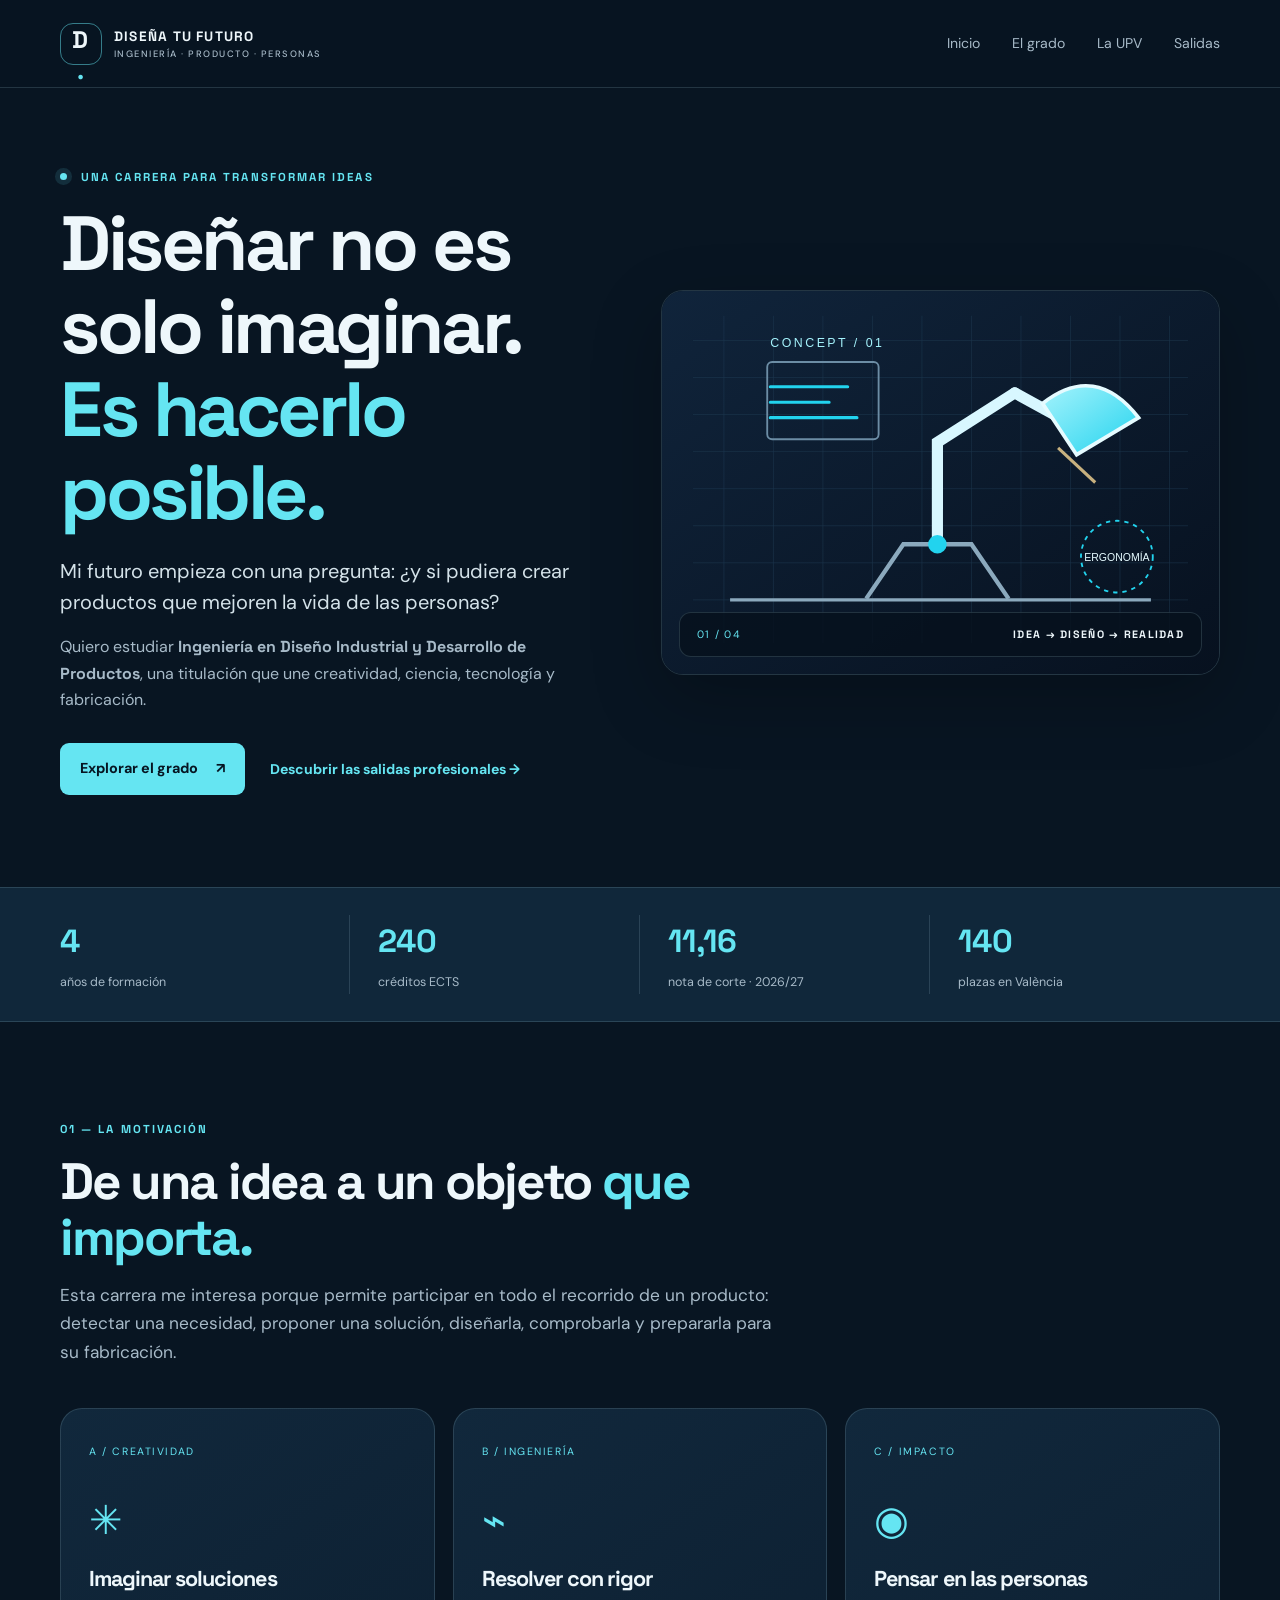
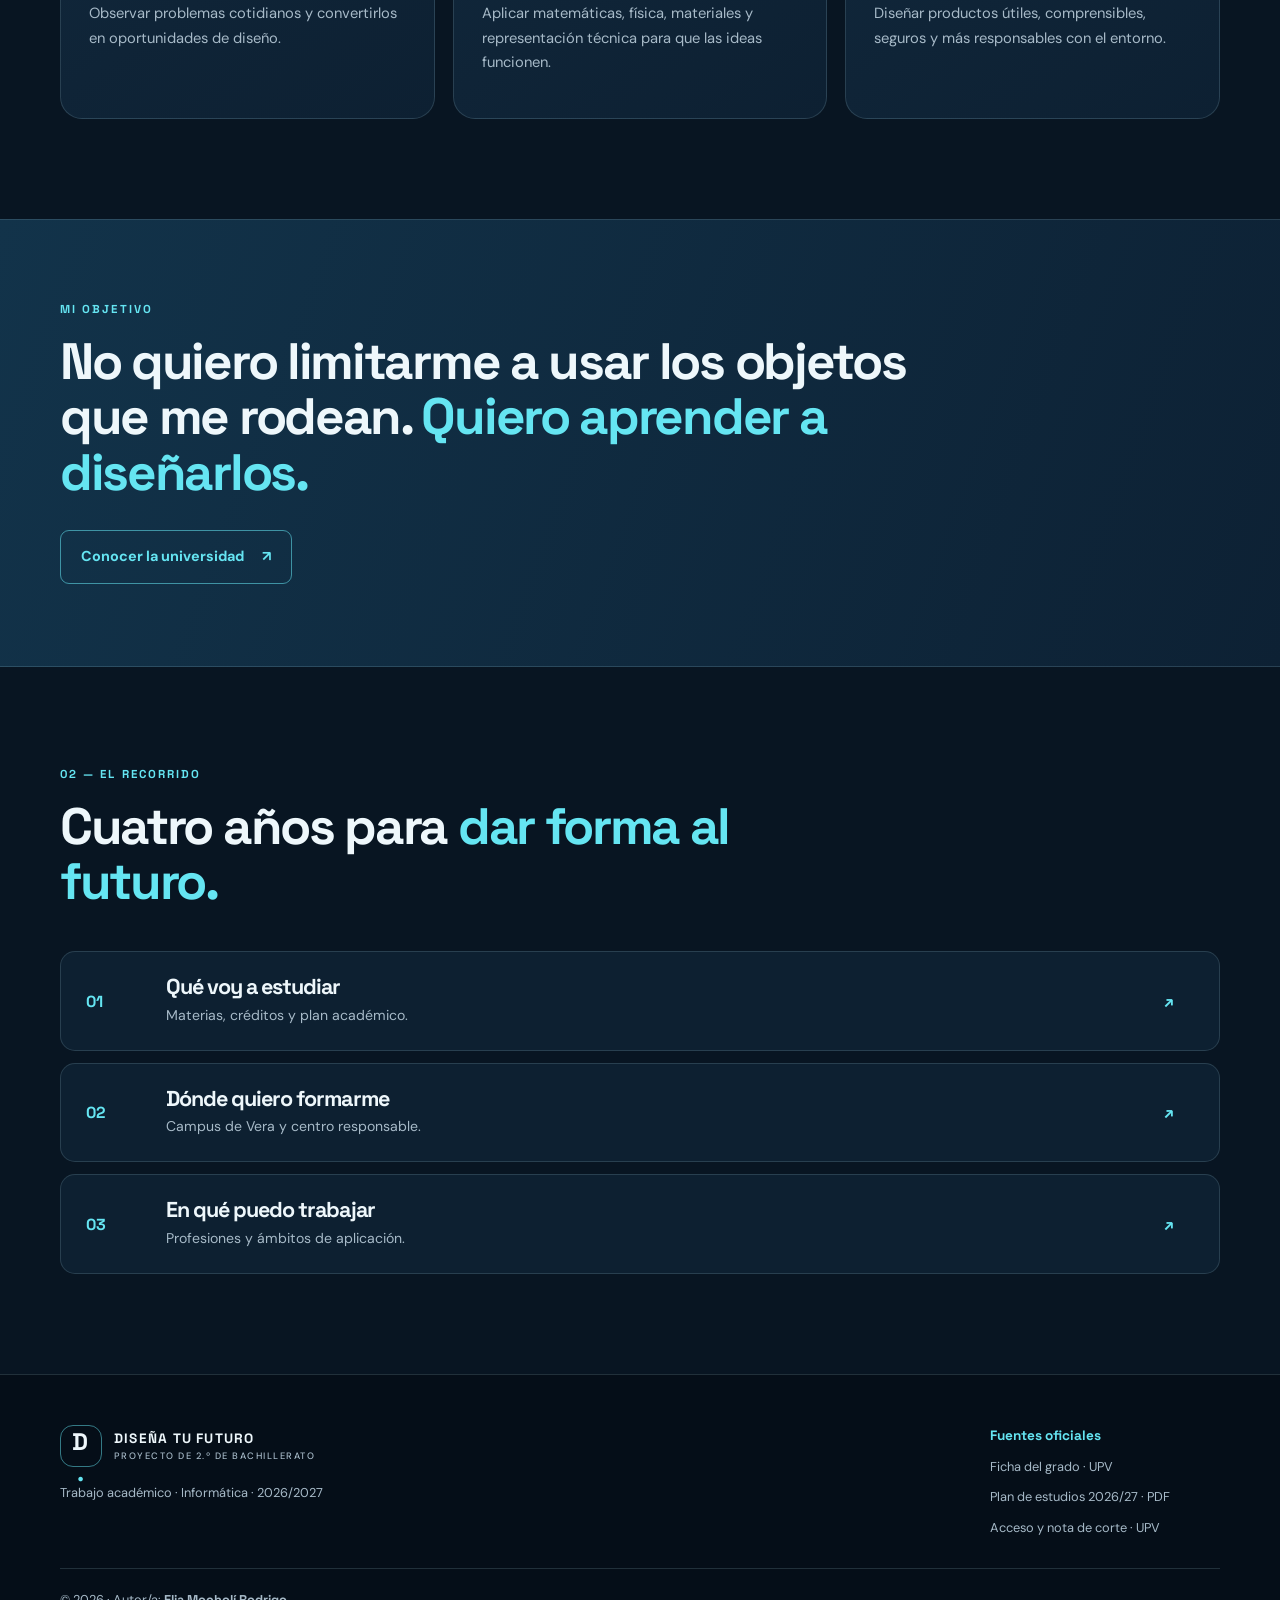
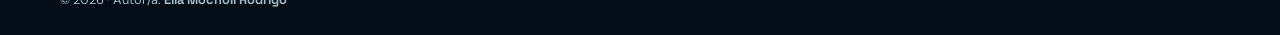
==== commit edb4943b: "Fix footer duplication in index.html" ====
--- a/index.html
+++ b/index.html
@@ -35,5 +35,5 @@
 </section>
 <section class="quote-section"><div class="container quote-inner"><p class="eyebrow">MI OBJETIVO</p><h2>No quiero limitarme a usar los objetos que me rodean. <em>Quiero aprender a diseñarlos.</em></h2><a class="button button-outline" href="centro.html">Conocer la universidad <span>↗</span></a></div></section>
 <section class="section container"><div class="section-heading"><p class="eyebrow">02 — EL RECORRIDO</p><h2>Cuatro años para <em>dar forma al futuro.</em></h2></div><div class="path-grid"><a href="estudios.html" class="path-card"><span>01</span><div><h3>Qué voy a estudiar</h3><p>Materias, créditos y plan académico.</p></div><b>↗</b></a><a href="centro.html" class="path-card"><span>02</span><div><h3>Dónde quiero formarme</h3><p>Campus de Vera y centro responsable.</p></div><b>↗</b></a><a href="salidas.html" class="path-card"><span>03</span><div><h3>En qué puedo trabajar</h3><p>Profesiones y ámbitos de aplicación.</p></div><b>↗</b></a></div></section>
-</main><footer class="site-footer"><div><a class="brand footer-brand" href="index.html"><span class="brand-mark">D<span>.</span></span><span>DISEÑA TU FUTURO<small>PROYECTO DE 2.º DE BACHILLERATO</small></span></a><p>Trabajo académico · Informática · 2026/2027</p></div><div class="footer-links"><strong>Fuentes oficiales</strong><a href="https://www.upv.es/titulaciones/GIDIDP/" target="_blank" rel="noopener">Ficha del grado · UPV</a><a href="https://www.upv.es/entidades/etsiadi/wp-content/uploads/2026/05/142-GIDIDP.pdf" target="_blank" rel="noopener">Plan de estudios 2026/27 · PDF</a><a href="https://www.upv.es/entidades/etsit/acceso-a-la-universidad/" target="_blank" rel="noopener">Acceso y nota de corte · UPV</a></div><p class="copyright">© <span data-year>2026</span> · Autor/a: <strong>Elia Mocholí Rodrigo</strong> · Imágenes vectoriales originales creadas para este proyecto.</p></footer>
+</main><footer class="site-footer"><div><a class="brand footer-brand" href="index.html"><span class="brand-mark">D<span>.</span></span><span>DISEÑA TU FUTURO<small>PROYECTO DE 2.º DE BACHILLERATO</small></span></a><p>Trabajo académico · Informática · 2026/2027</p></div><div class="footer-links"><strong>Fuentes oficiales</strong><a href="https://www.upv.es/titulaciones/GIDIDP/" target="_blank" rel="noopener">Ficha del grado · UPV</a><a href="https://www.upv.es/entidades/etsiadi/wp-content/uploads/2026/05/142-GIDIDP.pdf" target="_blank" rel="noopener">Plan de estudios 2026/27 · PDF</a><a href="https://www.upv.es/entidades/etsit/acceso-a-la-universidad/" target="_blank" rel="noopener">Acceso y nota de corte · UPV</a></div><p class="copyright">© <span data-year>2026</span> · Autor/a: <strong>Elia Mocholí Rodrigo</strong></p></footer>
 </body></html>
